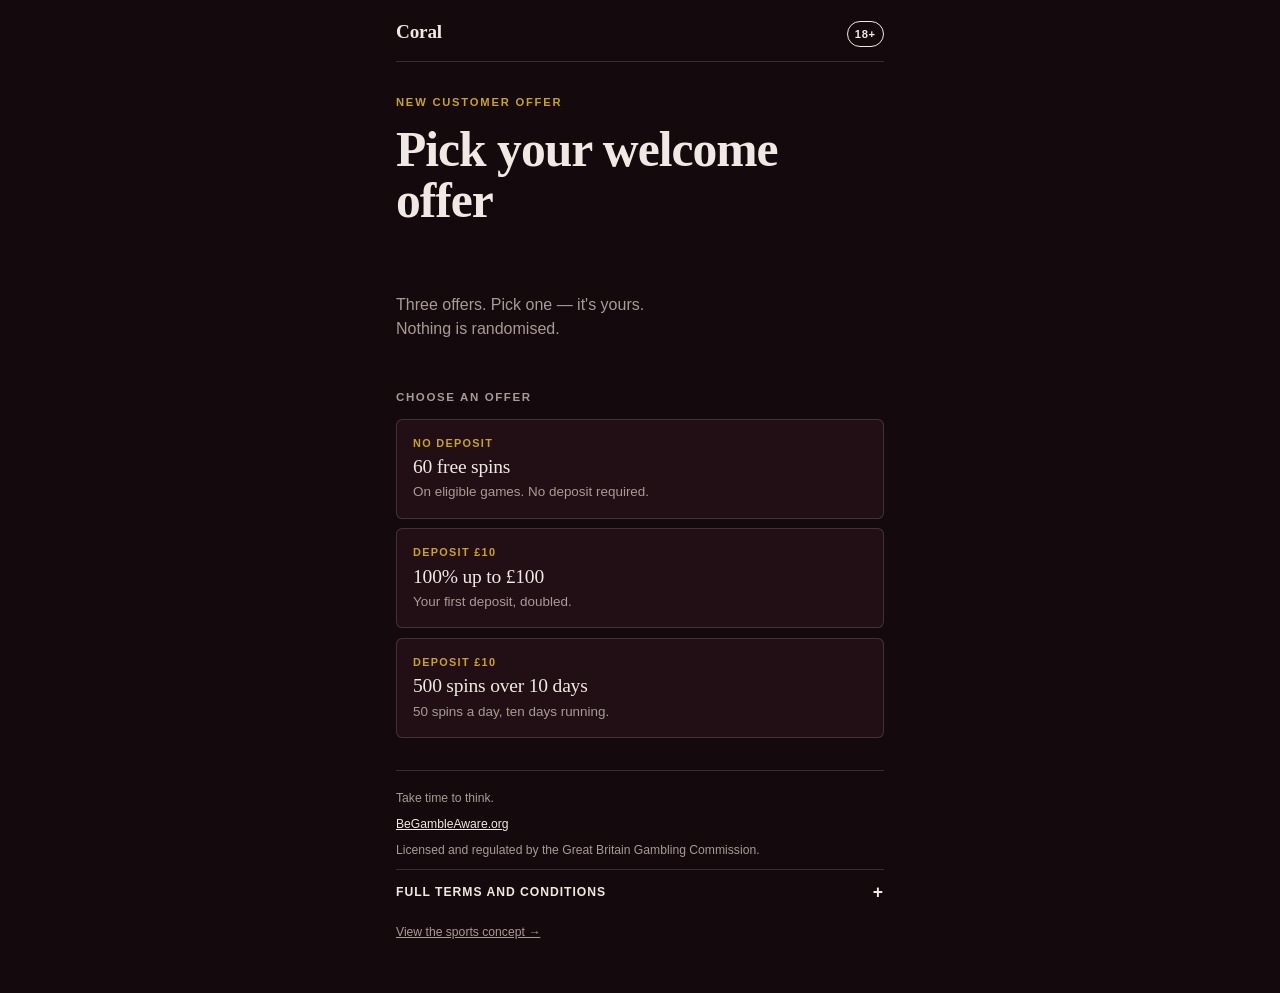
==== index.html @ d7fe0a10 "feat: casino and sports pages with a two-skin stylesheet One token set, two skins — sports (deep ink" ====
<!DOCTYPE html>
<html lang="en">
<head>
<meta charset="utf-8">
<meta name="viewport" content="width=device-width, initial-scale=1">
<meta name="description" content="Choose your welcome offer. Three offers, you pick one — nothing is randomised.">
<title>Welcome offer</title>
<link rel="icon" href="data:image/svg+xml,%3Csvg xmlns='http://www.w3.org/2000/svg' viewBox='0 0 16 16'%3E%3Crect width='16' height='16' rx='3' fill='%230B0F14'/%3E%3C/svg%3E">
<link rel="preload" href="config.json" as="fetch">
<link rel="stylesheet" href="styles.css">
</head>

<body class="theme-casino" data-vertical="casino">
<div class="shell">

  <header class="masthead">
    <p class="wordmark">&nbsp;</p>
    <span class="age-badge">&nbsp;</span>
  </header>

  <main>
    <section class="hero">
      <p class="eyebrow">&nbsp;</p>
      <h1 class="headline">&nbsp;</h1>
      <p class="subhead">&nbsp;</p>
    </section>

    <section class="widget" aria-labelledby="prompt">
      <h2 class="prompt" id="prompt">&nbsp;</h2>

      <ul class="choices" id="choices"></ul>

      <div class="loader" id="loader">
        <div class="spinner" role="presentation"></div>
        <p class="loader-label" role="status">Loading offers</p>
      </div>

      <div class="result" id="result" role="status" hidden>
        <p class="result-label">Your offer</p>
        <p class="result-title"></p>
        <p class="result-terms"></p>
        <a class="cta" href="#register">Create account</a>
      </div>
    </section>
  </main>

  <footer class="compliance">
    <p class="rg-message"></p>
    <p>
      <a class="rg-link" href="#" rel="noopener noreferrer" target="_blank"></a>
    </p>
    <p class="licence"></p>

    <button class="terms-toggle" type="button" aria-expanded="false" aria-controls="terms">
      <span class="terms-toggle-label">Full terms and conditions</span>
    </button>
    <div class="terms-body" id="terms" hidden>
      <ul></ul>
    </div>

    <p class="skin-switch"><a href="sports.html">View the sports concept &rarr;</a></p>
  </footer>

</div>
<script src="app.js" defer></script>
</body>
</html>
---- styles.css ----
/* ============================================================
   Interactive acquisition LP — shared engine, two skins.
   No frameworks, no webfonts, no raster images.
   Direction: editorial odds-sheet. Serif display is drawn from
   racing form guides and matchday programmes — deliberately not
   the arcade register that CAP guidance flags for youth appeal.
   ============================================================ */

*, *::before, *::after { box-sizing: border-box; }

:root {
  --ink:        #0B0F14;
  --ink-raised: #131B24;
  --ink-sunk:   #070A0E;
  --paper:      #ECE7DD;
  --paper-dim:  #9AA3AD;
  --rule:       rgba(236, 231, 221, 0.16);
  --accent:     #F0A81C;
  --accent-ink: #1A1206;

  --display: ui-serif, "Iowan Old Style", "Palatino Linotype", Palatino, Georgia, serif;
  --body: -apple-system, BlinkMacSystemFont, "Segoe UI", Roboto, "Helvetica Neue", Arial, sans-serif;

  --step: clamp(0.9rem, 0.85rem + 0.25vw, 1rem);
  --gap: clamp(1rem, 4vw, 1.75rem);
  --shell: 34rem;
  --ease: cubic-bezier(0.2, 0.7, 0.25, 1);
}

/* Casino skin — oxblood and brass. */
.theme-casino {
  --ink:        #14090C;
  --ink-raised: #210F15;
  --ink-sunk:   #0C0507;
  --paper:      #F0E9E3;
  --paper-dim:  #A99A97;
  --rule:       rgba(240, 233, 227, 0.16);
  --accent:     #C9A227;
  --accent-ink: #171104;
}

html { -webkit-text-size-adjust: 100%; }

body {
  margin: 0;
  background: var(--ink);
  color: var(--paper);
  font-family: var(--body);
  font-size: var(--step);
  line-height: 1.5;
  -webkit-font-smoothing: antialiased;
}

:focus-visible {
  outline: 2px solid var(--accent);
  outline-offset: 3px;
}

.shell {
  max-width: var(--shell);
  margin-inline: auto;
  padding: 0 var(--gap) 3rem;
}

/* ---------- Masthead ---------- */

.masthead {
  display: flex;
  align-items: baseline;
  justify-content: space-between;
  gap: 1rem;
  padding: 1.1rem 0 0.9rem;
  border-bottom: 1px solid var(--rule);
}

.wordmark {
  font-family: var(--display);
  font-size: 1.2rem;
  font-weight: 700;
  letter-spacing: -0.01em;
  margin: 0;
}

.age-badge {
  font-size: 0.7rem;
  font-weight: 700;
  letter-spacing: 0.06em;
  padding: 0.2rem 0.45rem;
  border: 1px solid var(--paper);
  border-radius: 999px;
  white-space: nowrap;
}

/* ---------- Hero ---------- */

.hero { padding: 2rem 0 1.5rem; }

.eyebrow {
  font-size: 0.7rem;
  font-weight: 700;
  letter-spacing: 0.16em;
  text-transform: uppercase;
  color: var(--accent);
  margin: 0 0 0.9rem;
}

.headline {
  font-family: var(--display);
  font-size: clamp(2.1rem, 1.4rem + 3.6vw, 3.1rem);
  line-height: 1.02;
  letter-spacing: -0.02em;
  font-weight: 700;
  margin: 0;
  /* Reserve three lines so the late-painting headline (either variant,
     either locale) cannot shift the widget below it. */
  min-height: 3.1em;
}

.subhead {
  color: var(--paper-dim);
  margin: 0.9rem 0 0;
  max-width: 30ch;
  min-height: 3em;
}

/* ---------- Widget ---------- */

.widget {
  position: relative;
  /* Height is reserved up front — the spinner swap must not move anything. */
  min-height: 21rem;
  margin-top: 1.5rem;
}

/* Sports fixtures render a line taller than the casino offers, so the
   sports skin reserves more up front. Same reason, per-vertical value. */
.theme-sports .widget { min-height: 24rem; }

.prompt {
  font-size: 0.72rem;
  font-weight: 700;
  letter-spacing: 0.14em;
  text-transform: uppercase;
  color: var(--paper-dim);
  margin: 0 0 0.75rem;
}

/* Loading state */

.loader {
  position: absolute;
  inset: 0;
  display: grid;
  place-content: center;
  gap: 0.9rem;
  justify-items: center;
  background: var(--ink);
  transition: opacity 260ms var(--ease);
}

.loader[hidden] { display: none; }

.loader.is-leaving { opacity: 0; }

.spinner {
  width: 2rem;
  height: 2rem;
  border: 2px solid var(--rule);
  border-top-color: var(--accent);
  border-radius: 50%;
  animation: spin 700ms linear infinite;
}

.loader-label {
  font-size: 0.72rem;
  letter-spacing: 0.14em;
  text-transform: uppercase;
  color: var(--paper-dim);
}

@keyframes spin { to { transform: rotate(360deg); } }

/* Choices */

.choices {
  list-style: none;
  margin: 0;
  padding: 0;
  display: grid;
  gap: 0.6rem;
}

.choice {
  width: 100%;
  display: block;
  text-align: left;
  font: inherit;
  color: inherit;
  background: var(--ink-raised);
  border: 1px solid var(--rule);
  border-radius: 0.4rem;
  padding: 0.95rem 1rem;
  cursor: pointer;
  transition:
    transform 220ms var(--ease),
    border-color 220ms var(--ease),
    opacity 320ms var(--ease);
}

.choice:hover:not(:disabled) { border-color: var(--accent); }
.choice:active:not(:disabled) { transform: scale(0.985); }

.choice-kicker {
  display: block;
  font-size: 0.68rem;
  font-weight: 700;
  letter-spacing: 0.12em;
  text-transform: uppercase;
  color: var(--accent);
  margin-bottom: 0.3rem;
}

.choice-title {
  display: block;
  font-family: var(--display);
  font-size: 1.22rem;
  letter-spacing: -0.01em;
  line-height: 1.15;
}

.choice-detail {
  display: block;
  color: var(--paper-dim);
  font-size: 0.84rem;
  margin-top: 0.25rem;
}

/* Resolved state: the unpicked options stay on screen, dimmed.
   Nothing was randomised and the user can still see the alternatives. */

.choices.is-resolved .choice { pointer-events: none; }

.choices.is-resolved .choice[aria-pressed="false"] {
  opacity: 0.34;
  transform: scale(0.97);
}

.choices.is-resolved .choice[aria-pressed="true"] {
  border-color: var(--accent);
  box-shadow: inset 0 0 0 1px var(--accent);
}

/* Result */

.result {
  margin-top: 1.1rem;
  border: 1px solid var(--accent);
  border-radius: 0.4rem;
  background: var(--ink-sunk);
  padding: 1.1rem;
  opacity: 0;
  transform: translateY(8px);
  transition: opacity 380ms var(--ease), transform 380ms var(--ease);
}

.result[hidden] { display: none; }
.result.is-shown { opacity: 1; transform: none; }

.result-label {
  font-size: 0.68rem;
  font-weight: 700;
  letter-spacing: 0.14em;
  text-transform: uppercase;
  color: var(--paper-dim);
  margin: 0 0 0.35rem;
}

.result-title {
  font-family: var(--display);
  font-size: 1.5rem;
  line-height: 1.1;
  letter-spacing: -0.015em;
  margin: 0 0 0.5rem;
}

/* The wagering requirement sits against the offer claim, not below the
   fold — a compliance line and a trust line at the same time. */
.result-terms {
  color: var(--paper-dim);
  font-size: 0.8rem;
  margin: 0;
  padding-top: 0.6rem;
  border-top: 1px solid var(--rule);
}

.cta {
  display: block;
  width: 100%;
  margin-top: 0.9rem;
  padding: 0.95rem 1rem;
  background: var(--accent);
  color: var(--accent-ink);
  border: 0;
  border-radius: 0.35rem;
  font: inherit;
  font-weight: 700;
  letter-spacing: 0.02em;
  text-align: center;
  text-decoration: none;
  cursor: pointer;
}

.cta:hover { filter: brightness(1.06); }

/* ---------- Compliance ---------- */

.compliance {
  margin-top: 2rem;
  padding-top: 1.1rem;
  border-top: 1px solid var(--rule);
  font-size: 0.76rem;
  color: var(--paper-dim);
}

.compliance p { margin: 0 0 0.5rem; }
.compliance a { color: var(--paper); }

.terms-toggle {
  width: 100%;
  display: flex;
  align-items: center;
  justify-content: space-between;
  gap: 1rem;
  background: none;
  border: 0;
  border-top: 1px solid var(--rule);
  padding: 0.85rem 0;
  margin-top: 0.6rem;
  color: var(--paper);
  font: inherit;
  font-size: 0.76rem;
  font-weight: 700;
  letter-spacing: 0.08em;
  text-transform: uppercase;
  cursor: pointer;
}

.terms-toggle::after {
  content: "+";
  font-size: 1.1rem;
  line-height: 1;
}

.terms-toggle[aria-expanded="true"]::after { content: "\2013"; }

/* Terms open in place. Sending a user off-page to read them costs the
   conversion and the disclosure at the same time. */
.terms-body[hidden] { display: none; }

.terms-body {
  font-size: 0.76rem;
  color: var(--paper-dim);
  padding-bottom: 0.9rem;
}

.terms-body ul { margin: 0; padding-left: 1.1rem; }
.terms-body li { margin-bottom: 0.3rem; }

.skin-switch {
  margin-top: 1.5rem;
  font-size: 0.76rem;
}

.skin-switch a {
  color: var(--paper-dim);
  display: inline-block;
  padding: 0.5rem 0;
}

/* ---------- Motion preference ---------- */

@media (prefers-reduced-motion: reduce) {
  *, *::before, *::after {
    animation-duration: 0.01ms !important;
    animation-iteration-count: 1 !important;
    transition-duration: 0.01ms !important;
  }
  .spinner { border-top-color: var(--accent); }
}
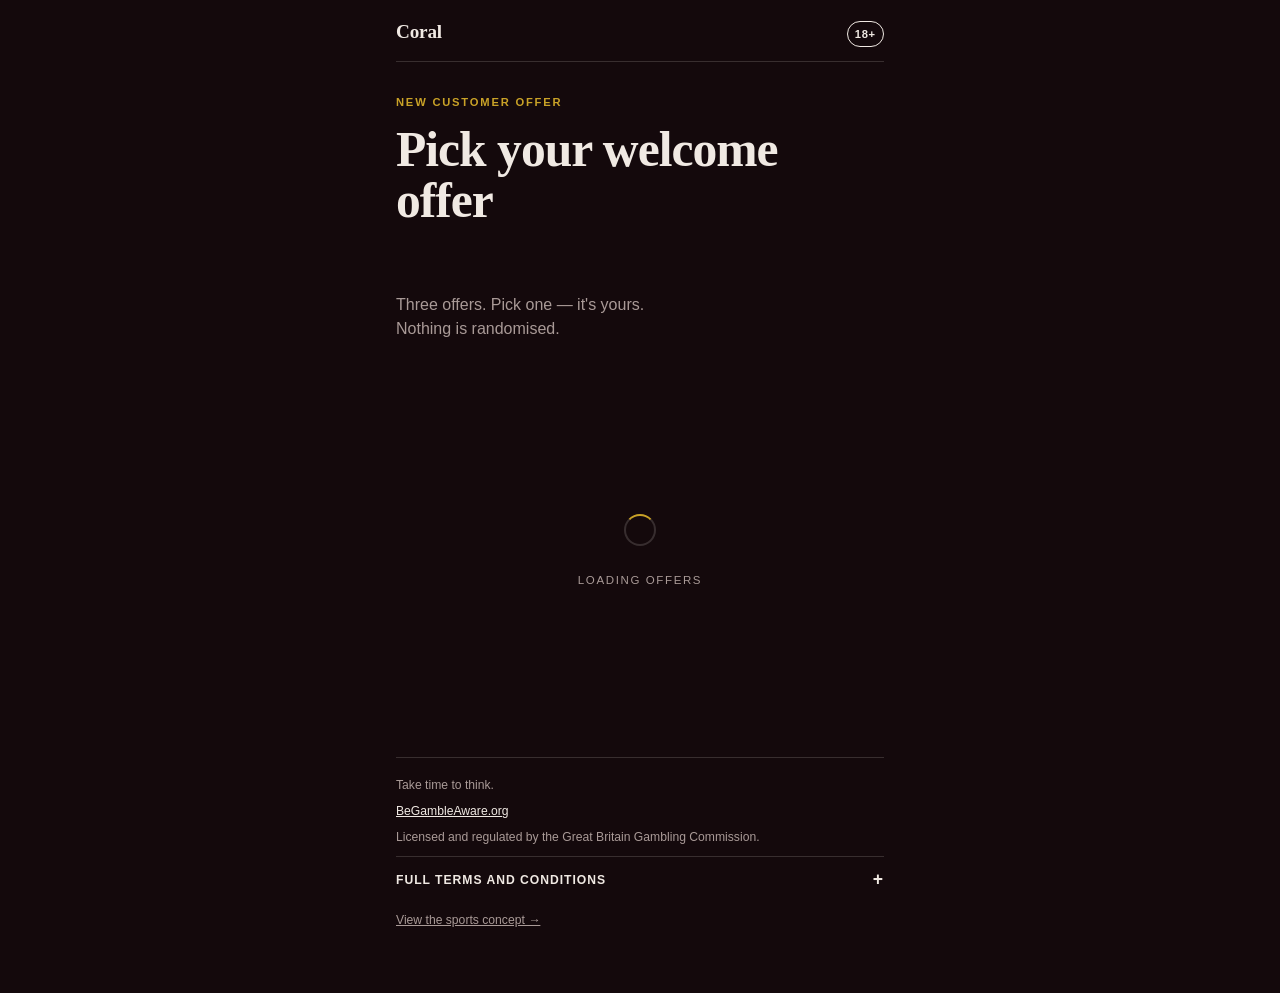
==== commit 88dbadff: "fix: restore crossorigin on the config preload fetch() defaults to cors/same-origin credentials; a b" ====
--- a/index.html
+++ b/index.html
@@ -6,7 +6,7 @@
 <meta name="description" content="Choose your welcome offer. Three offers, you pick one — nothing is randomised.">
 <title>Welcome offer</title>
 <link rel="icon" href="data:image/svg+xml,%3Csvg xmlns='http://www.w3.org/2000/svg' viewBox='0 0 16 16'%3E%3Crect width='16' height='16' rx='3' fill='%230B0F14'/%3E%3C/svg%3E">
-<link rel="preload" href="config.json" as="fetch">
+<link rel="preload" href="config.json" as="fetch" crossorigin="anonymous">
 <link rel="stylesheet" href="styles.css">
 </head>
 
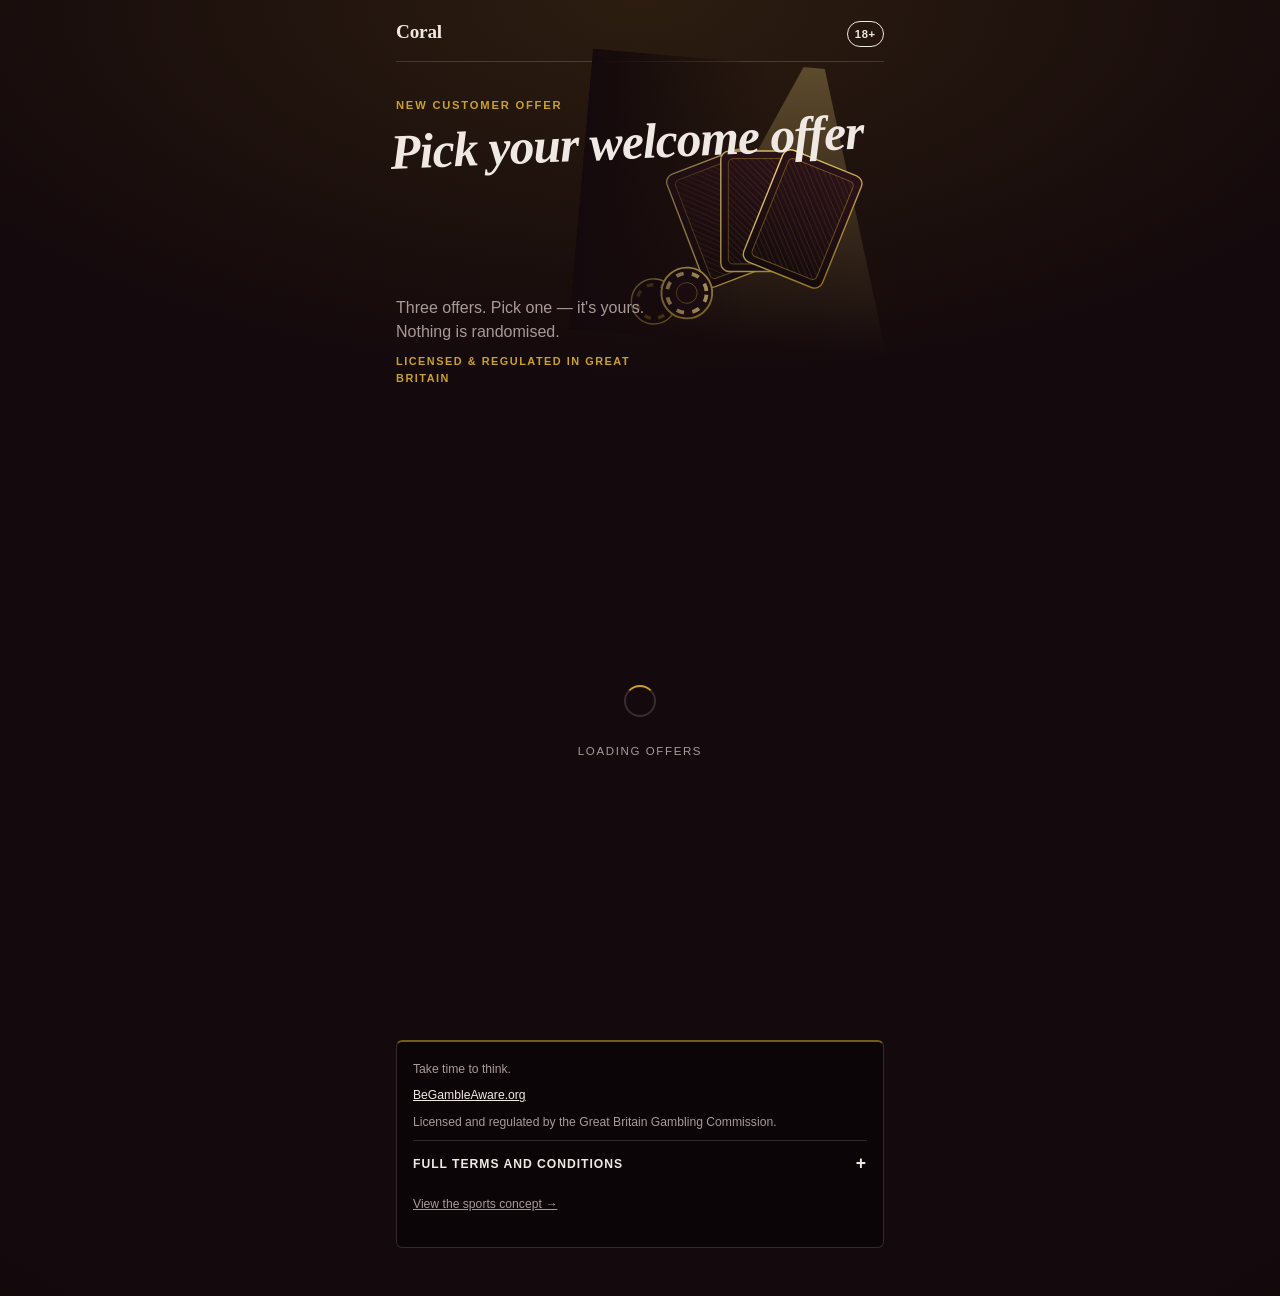
==== commit 6cb4809a: "feat: hero scenes — every reference page has a subject, now ours do too Casino: a fanned hand of car" ====
--- a/index.html
+++ b/index.html
@@ -20,6 +20,45 @@
 
   <main>
     <section class="hero">
+      <svg class="hero-art" viewBox="0 0 340 300" aria-hidden="true" focusable="false">
+        <defs>
+          <linearGradient id="gEdge" x1="0" y1="0" x2="1" y2="1">
+            <stop offset="0" stop-color="#EED27A"/><stop offset="1" stop-color="#8F6E14"/>
+          </linearGradient>
+          <linearGradient id="gFace" x1="0" y1="0" x2="0" y2="1">
+            <stop offset="0" stop-color="#2B1219"/><stop offset="1" stop-color="#150A0D"/>
+          </linearGradient>
+          <linearGradient id="gSpot" x1="0" y1="0" x2="0" y2="1">
+            <stop offset="0" stop-color="#EED27A" stop-opacity=".3"/><stop offset="1" stop-color="#EED27A" stop-opacity="0"/>
+          </linearGradient>
+          <linearGradient id="gScrim" x1="0" y1="0" x2="1" y2="0">
+            <stop offset="0" stop-color="#14090C"/><stop offset=".55" stop-color="#14090C" stop-opacity="0"/>
+          </linearGradient>
+          <pattern id="pLatt" width="10" height="10" patternUnits="userSpaceOnUse" patternTransform="rotate(45)">
+            <path d="M0 0H10" stroke="#C9A227" stroke-opacity=".3" stroke-width="1"/>
+            <path d="M0 5H10" stroke="#C9A227" stroke-opacity=".15" stroke-width="1"/>
+          </pattern>
+        </defs>
+        <polygon points="238,-30 92,300 340,300" fill="url(#gSpot)"/>
+        <g transform="rotate(-26 205 268)">
+          <rect x="160" y="92" width="90" height="128" rx="9" fill="url(#gFace)" stroke="url(#gEdge)" stroke-width="1.5"/>
+          <rect x="168" y="100" width="74" height="112" rx="5" fill="url(#pLatt)" stroke="#C9A227" stroke-opacity=".45"/>
+        </g>
+        <g transform="rotate(-5 205 268)">
+          <rect x="160" y="92" width="90" height="128" rx="9" fill="url(#gFace)" stroke="url(#gEdge)" stroke-width="1.5"/>
+          <rect x="168" y="100" width="74" height="112" rx="5" fill="url(#pLatt)" stroke="#C9A227" stroke-opacity=".45"/>
+        </g>
+        <g transform="rotate(17 205 268)">
+          <rect x="160" y="92" width="90" height="128" rx="9" fill="url(#gFace)" stroke="url(#gEdge)" stroke-width="1.5"/>
+          <rect x="168" y="100" width="74" height="112" rx="5" fill="url(#pLatt)" stroke="#C9A227" stroke-opacity=".45"/>
+        </g>
+        <circle cx="88" cy="262" r="24" fill="#180B0E" stroke="url(#gEdge)" stroke-width="1.5"/>
+        <circle cx="88" cy="262" r="18" fill="none" stroke="#C9A227" stroke-width="3.5" stroke-dasharray="7 8" stroke-opacity=".5"/>
+        <circle cx="122" cy="250" r="27" fill="#1C0D11" stroke="url(#gEdge)" stroke-width="2"/>
+        <circle cx="122" cy="250" r="21" fill="none" stroke="#EED27A" stroke-width="4" stroke-dasharray="8 9" stroke-opacity=".85"/>
+        <circle cx="122" cy="250" r="11" fill="none" stroke="#C9A227" stroke-opacity=".55"/>
+        <rect width="340" height="300" fill="url(#gScrim)"/>
+      </svg>
       <p class="eyebrow">&nbsp;</p>
       <h1 class="headline">&nbsp;</h1>
       <p class="subhead">&nbsp;</p>
--- a/styles.css
+++ b/styles.css
@@ -1,10 +1,6 @@
-/* ============================================================
-   Interactive acquisition LP — shared engine, two skins.
-   No frameworks, no webfonts, no raster images.
-   Direction: editorial odds-sheet. Serif display is drawn from
-   racing form guides and matchday programmes — deliberately not
-   the arcade register that CAP guidance flags for youth appeal.
-   ============================================================ */
+/* Serif display register is drawn from racing form guides and matchday
+   programmes — deliberately not the arcade register that CAP guidance
+   flags for youth appeal. */
 
 *, *::before, *::after { box-sizing: border-box; }
 
@@ -17,6 +13,8 @@
   --rule:       rgba(236, 231, 221, 0.16);
   --accent:     #F0A81C;
   --accent-ink: #1A1206;
+  --metal-hi:   #FFC65C;
+  --metal-lo:   #B87E12;
 
   --display: ui-serif, "Iowan Old Style", "Palatino Linotype", Palatino, Georgia, serif;
   --body: -apple-system, BlinkMacSystemFont, "Segoe UI", Roboto, "Helvetica Neue", Arial, sans-serif;
@@ -27,7 +25,6 @@
   --ease: cubic-bezier(0.2, 0.7, 0.25, 1);
 }
 
-/* Casino skin — oxblood and brass. */
 .theme-casino {
   --ink:        #14090C;
   --ink-raised: #210F15;
@@ -37,13 +34,27 @@
   --rule:       rgba(240, 233, 227, 0.16);
   --accent:     #C9A227;
   --accent-ink: #171104;
-}
-
-html { -webkit-text-size-adjust: 100%; }
+  --metal-hi:   #EED27A;
+  --metal-lo:   #8F6E14;
+}
+
+html {
+  -webkit-text-size-adjust: 100%;
+  /* No element overflows layout at 360–390px (verified); this stops
+     paint-only extensions — focus outlines, the reveal glow — from
+     rubber-banding the viewport on real devices. clip, not hidden,
+     so no scroll container is created. */
+  overflow-x: clip;
+}
 
 body {
   margin: 0;
-  background: var(--ink);
+  /* Warm glow up top, vignette toward the edges — the dark should read
+     rich, not empty. */
+  background:
+    radial-gradient(90% 42% at 50% 0%, color-mix(in srgb, var(--accent) 13%, transparent), transparent 70%),
+    radial-gradient(160% 140% at 50% 30%, transparent 55%, rgba(0, 0, 0, 0.55) 100%),
+    var(--ink);
   color: var(--paper);
   font-family: var(--body);
   font-size: var(--step);
@@ -61,8 +72,6 @@
   margin-inline: auto;
   padding: 0 var(--gap) 3rem;
 }
-
-/* ---------- Masthead ---------- */
 
 .masthead {
   display: flex;
@@ -91,9 +100,23 @@
   white-space: nowrap;
 }
 
-/* ---------- Hero ---------- */
-
-.hero { padding: 2rem 0 1.5rem; }
+.hero { position: relative; padding: 2.2rem 0 1.8rem; }
+
+/* The scene tilts one way, the headline the other — diagonal energy
+   while standing still. The 12px inset absorbs the ~9px bounding-box
+   bulge from the 5° rotation, so the art reads flush to the viewport
+   edge without exceeding layout width. */
+.hero-art {
+  position: absolute;
+  top: 0;
+  right: calc(var(--gap) * -1 + 12px);
+  width: min(62vw, 20rem);
+  height: auto;
+  pointer-events: none;
+  transform: rotate(5deg);
+}
+
+.eyebrow, .headline, .subhead { position: relative; z-index: 1; }
 
 .eyebrow {
   font-size: 0.7rem;
@@ -107,10 +130,15 @@
 .headline {
   font-family: var(--display);
   font-size: clamp(2.1rem, 1.4rem + 3.6vw, 3.1rem);
+  font-style: italic;
   line-height: 1.02;
   letter-spacing: -0.02em;
   font-weight: 700;
   margin: 0;
+  /* Counter-tilt against the scene; transform stays out of layout, so
+     the reserve and CLS are untouched. */
+  transform: rotate(-2.5deg);
+  transform-origin: 0 100%;
   /* Reserve three lines so the late-painting headline (either variant,
      either locale) cannot shift the widget below it. */
   min-height: 3.1em;
@@ -123,18 +151,34 @@
   min-height: 3em;
 }
 
-/* ---------- Widget ---------- */
+/* Casino's trust line shares the subhead's reserved block, so that block
+   reserves the extra line — 85px measured at 360–390px. */
+.theme-casino .subhead { min-height: 6.2em; }
+
+.trustline {
+  display: block;
+  margin-top: 0.55rem;
+  font-size: 0.68rem;
+  font-weight: 700;
+  letter-spacing: 0.14em;
+  text-transform: uppercase;
+  color: var(--accent);
+}
 
 .widget {
   position: relative;
-  /* Height is reserved up front — the spinner swap must not move anything. */
-  min-height: 21rem;
+  /* Height is reserved up front — the spinner swap must not move anything.
+     Redesigned cards measure 555px (casino, day-chips wrapping) at 360px. */
+  min-height: 35rem;
   margin-top: 1.5rem;
 }
 
-/* Sports fixtures render a line taller than the casino offers, so the
-   sports skin reserves more up front. Same reason, per-vertical value. */
-.theme-sports .widget { min-height: 24rem; }
+.theme-sports .widget {
+  background-image: url("data:image/svg+xml,%3Csvg xmlns='http://www.w3.org/2000/svg' viewBox='0 0 400 320' fill='none' stroke='rgba(236,231,221,0.07)' stroke-width='1.5'%3E%3Crect x='24' y='24' width='352' height='272'/%3E%3Cline x1='24' y1='160' x2='376' y2='160'/%3E%3Ccircle cx='200' cy='160' r='46'/%3E%3Crect x='128' y='24' width='144' height='52'/%3E%3Crect x='128' y='244' width='144' height='52'/%3E%3C/svg%3E");
+  background-repeat: no-repeat;
+  background-position: center 1.8rem;
+  background-size: min(100%, 24rem);
+}
 
 .prompt {
   font-size: 0.72rem;
@@ -144,8 +188,6 @@
   color: var(--paper-dim);
   margin: 0 0 0.75rem;
 }
-
-/* Loading state */
 
 .loader {
   position: absolute;
@@ -180,8 +222,6 @@
 
 @keyframes spin { to { transform: rotate(360deg); } }
 
-/* Choices */
-
 .choices {
   list-style: none;
   margin: 0;
@@ -196,36 +236,87 @@
   text-align: left;
   font: inherit;
   color: inherit;
-  background: var(--ink-raised);
-  border: 1px solid var(--rule);
+  background: linear-gradient(180deg, var(--ink-raised), color-mix(in srgb, var(--ink-raised) 55%, var(--ink-sunk)));
+  border: 1px solid color-mix(in srgb, var(--accent) 26%, transparent);
   border-radius: 0.4rem;
   padding: 0.95rem 1rem;
   cursor: pointer;
   transition:
     transform 220ms var(--ease),
     border-color 220ms var(--ease),
+    box-shadow 220ms var(--ease),
     opacity 320ms var(--ease);
 }
 
-.choice:hover:not(:disabled) { border-color: var(--accent); }
+.choice:hover:not(:disabled) {
+  border-color: var(--accent);
+  box-shadow: inset 0 0 26px color-mix(in srgb, var(--accent) 10%, transparent);
+}
 .choice:active:not(:disabled) { transform: scale(0.985); }
 
 .choice-kicker {
+  display: inline-block;
+  font-size: 0.62rem;
+  font-weight: 700;
+  letter-spacing: 0.12em;
+  text-transform: uppercase;
+  background: var(--accent);
+  color: var(--accent-ink);
+  padding: 0.22rem 0.55rem;
+  border-radius: 999px;
+  margin-bottom: 0.45rem;
+}
+
+/* The figure is the hero of the card — the register bwin's own "100€"
+   creatives lead with. Figure + label read as one unit, number 2–3x. */
+.choice-figure {
   display: block;
-  font-size: 0.68rem;
-  font-weight: 700;
-  letter-spacing: 0.12em;
-  text-transform: uppercase;
+  font-family: var(--display);
+  font-size: clamp(2.7rem, 2.2rem + 2.4vw, 3.4rem);
+  font-weight: 700;
+  line-height: 0.95;
+  letter-spacing: -0.02em;
   color: var(--accent);
-  margin-bottom: 0.3rem;
+  margin: 0.15rem 0 0.2rem;
+}
+
+/* Gradient stops stay ≥3:1 against the card so the metal never costs
+   large-text contrast; solid accent remains the non-supporting fallback. */
+@supports (-webkit-background-clip: text) or (background-clip: text) {
+  .choice-figure {
+    background: linear-gradient(160deg, var(--metal-hi), var(--accent) 55%, var(--metal-lo));
+    -webkit-background-clip: text;
+    background-clip: text;
+    color: transparent;
+  }
 }
 
 .choice-title {
   display: block;
+  font-size: 0.82rem;
+  font-weight: 700;
+  letter-spacing: 0.14em;
+  text-transform: uppercase;
+  line-height: 1.3;
+}
+
+.choice-title--fixture {
   font-family: var(--display);
-  font-size: 1.22rem;
+  font-size: 1.3rem;
+  font-weight: 700;
   letter-spacing: -0.01em;
+  text-transform: none;
   line-height: 1.15;
+}
+
+.choice-title--fixture .vs {
+  font-family: var(--body);
+  font-size: 0.68rem;
+  font-weight: 700;
+  letter-spacing: 0.12em;
+  text-transform: uppercase;
+  color: var(--accent);
+  margin: 0 0.45rem;
 }
 
 .choice-detail {
@@ -245,12 +336,33 @@
   transform: scale(0.97);
 }
 
+/* The reveal is a moment: the chosen card lifts. transform stays out of
+   CLS, and reduced-motion users get the state without the travel. */
 .choices.is-resolved .choice[aria-pressed="true"] {
   border-color: var(--accent);
-  box-shadow: inset 0 0 0 1px var(--accent);
-}
-
-/* Result */
+  transform: translateY(-3px);
+  box-shadow:
+    inset 0 0 0 1.5px var(--accent),
+    0 14px 36px rgba(0, 0, 0, 0.5),
+    0 0 40px color-mix(in srgb, var(--accent) 32%, transparent);
+}
+
+.day-chips {
+  display: flex;
+  flex-wrap: wrap;
+  gap: 0.25rem;
+  margin-top: 0.55rem;
+}
+
+.day-chip {
+  font-size: 0.56rem;
+  font-weight: 700;
+  letter-spacing: 0.06em;
+  padding: 0.14rem 0.34rem;
+  border: 1px solid color-mix(in srgb, var(--accent) 55%, transparent);
+  border-radius: 0.25rem;
+  color: var(--accent);
+}
 
 .result {
   margin-top: 1.1rem;
@@ -259,12 +371,51 @@
   background: var(--ink-sunk);
   padding: 1.1rem;
   opacity: 0;
-  transform: translateY(8px);
+  transform: translateY(14px) scale(0.98);
+  box-shadow:
+    0 18px 50px rgba(0, 0, 0, 0.55),
+    0 0 44px color-mix(in srgb, var(--accent) 18%, transparent);
   transition: opacity 380ms var(--ease), transform 380ms var(--ease);
 }
 
 .result[hidden] { display: none; }
 .result.is-shown { opacity: 1; transform: none; }
+
+/* The Entain house 1-2-3 strip, echoed at the moment of commitment. */
+.result-steps {
+  list-style: none;
+  counter-reset: step;
+  display: flex;
+  flex-wrap: wrap;
+  gap: 0.9rem;
+  margin: 0.9rem 0 0;
+  padding: 0.75rem 0 0;
+  border-top: 1px solid var(--rule);
+  font-size: 0.7rem;
+  font-weight: 700;
+  letter-spacing: 0.08em;
+  text-transform: uppercase;
+  color: var(--paper-dim);
+}
+
+.result-steps li {
+  counter-increment: step;
+  display: flex;
+  align-items: center;
+  gap: 0.4rem;
+}
+
+.result-steps li::before {
+  content: counter(step);
+  display: grid;
+  place-content: center;
+  width: 1.15rem;
+  height: 1.15rem;
+  border-radius: 50%;
+  background: var(--accent);
+  color: var(--accent-ink);
+  font-size: 0.62rem;
+}
 
 .result-label {
   font-size: 0.68rem;
@@ -293,31 +444,39 @@
   border-top: 1px solid var(--rule);
 }
 
+/* Gradient bottoms out at --accent, not --metal-lo, so the dark label
+   keeps AA against every stop. */
 .cta {
   display: block;
   width: 100%;
   margin-top: 0.9rem;
-  padding: 0.95rem 1rem;
-  background: var(--accent);
+  padding: 1.2rem 1rem;
+  background: linear-gradient(160deg, var(--metal-hi), var(--accent) 70%);
   color: var(--accent-ink);
   border: 0;
   border-radius: 0.35rem;
   font: inherit;
+  font-size: 1.15rem;
   font-weight: 700;
   letter-spacing: 0.02em;
   text-align: center;
   text-decoration: none;
   cursor: pointer;
+  box-shadow: 0 8px 26px color-mix(in srgb, var(--accent) 28%, transparent);
 }
 
 .cta:hover { filter: brightness(1.06); }
 
-/* ---------- Compliance ---------- */
-
+/* Compliance reads as a distinct darker band (the Ladbrokes pattern) —
+   visible, not buried. It stays after the widget because the markup
+   structure is off-limits. */
 .compliance {
   margin-top: 2rem;
-  padding-top: 1.1rem;
-  border-top: 1px solid var(--rule);
+  background: var(--ink-sunk);
+  border: 1px solid var(--rule);
+  border-top: 2px solid color-mix(in srgb, var(--accent) 55%, transparent);
+  border-radius: 0.4rem;
+  padding: 1.1rem 1rem;
   font-size: 0.76rem;
   color: var(--paper-dim);
 }
@@ -377,8 +536,6 @@
   padding: 0.5rem 0;
 }
 
-/* ---------- Motion preference ---------- */
-
 @media (prefers-reduced-motion: reduce) {
   *, *::before, *::after {
     animation-duration: 0.01ms !important;
